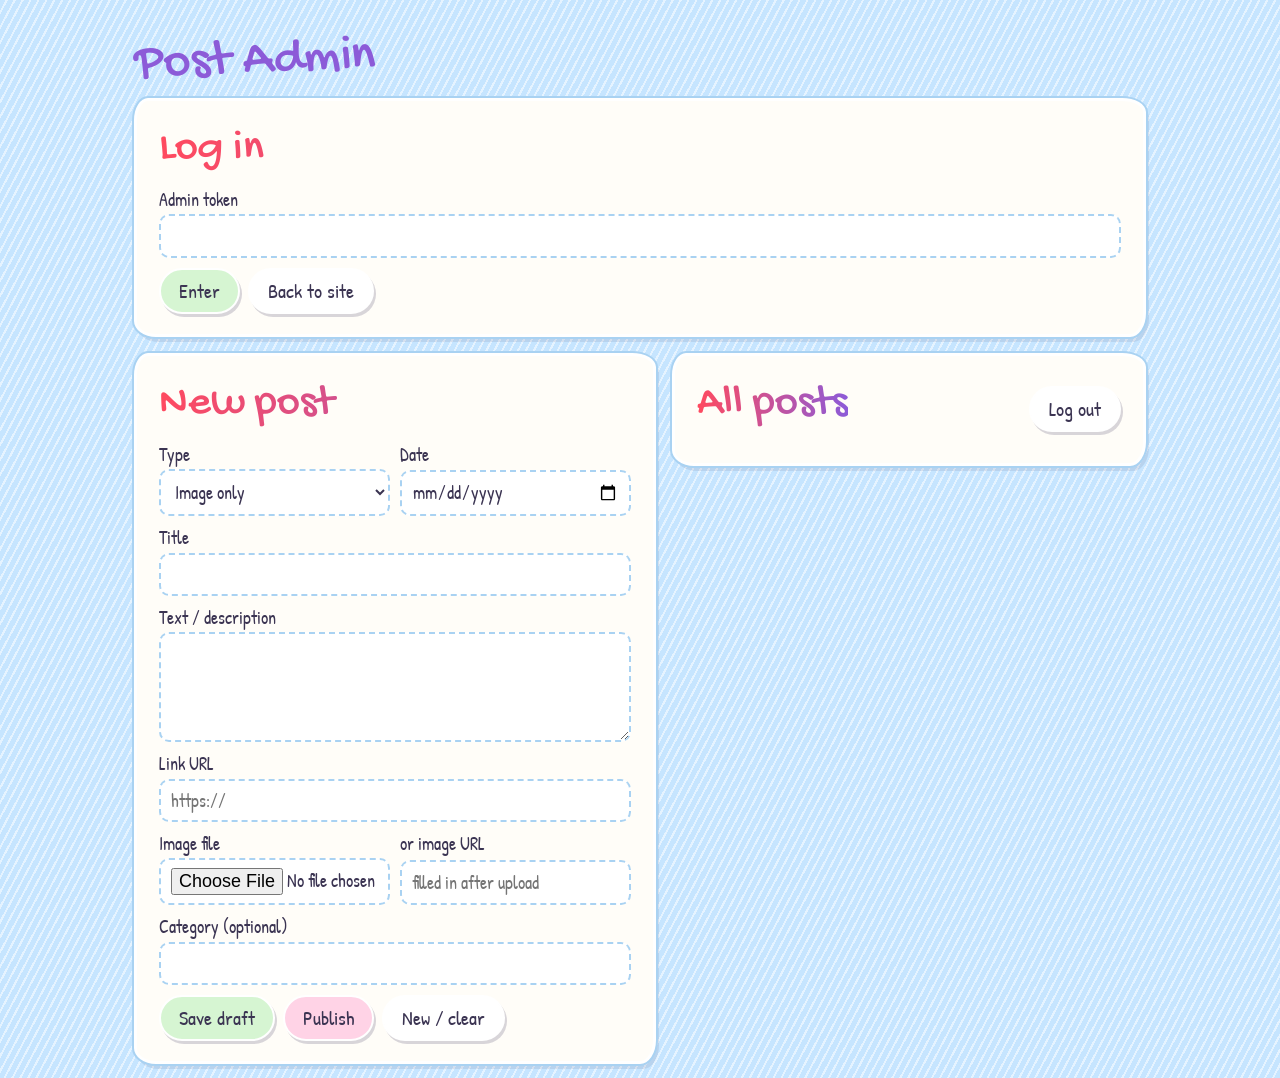
==== admin.html @ ccf68893 "Add files via upload" ====
<!DOCTYPE html>
<html lang="en">
<head>
<meta charset="utf-8"><meta name="viewport" content="width=device-width,initial-scale=1,viewport-fit=cover">
<meta name="robots" content="noindex,nofollow"><title>Admin – Fahlan Aditya</title>
<link href="https://fonts.googleapis.com/css2?family=Gochi+Hand&family=Patrick+Hand&display=swap" rel="stylesheet">
<link rel="stylesheet" href="style.css">
<style>
.adm{max-width:1040px;margin:0 auto;padding:14px;display:grid;gap:16px}
.adm h1{font-size:clamp(34px,6vw,52px);color:var(--purple);transform:rotate(-2deg)}
#msg{margin:0;padding:8px 14px;border-radius:12px;font-size:19px}#msg:empty{display:none}.ok{background:var(--mint)}.bad{background:#ffd1d1}
form{display:grid;gap:10px}label{display:grid;gap:3px;font-size:18px;min-width:0}
input,select,textarea{font:inherit;padding:8px 10px;border:2px dashed #a9d2f2;border-radius:10px;background:#fff;color:var(--ink);width:100%;min-width:0}
textarea{min-height:110px;resize:vertical}
.two{display:grid;grid-template-columns:1fr 1fr;gap:10px}
.btns{display:flex;flex-wrap:wrap;gap:8px}
.b{font:inherit;padding:8px 18px;min-height:42px;border-radius:99px;border:2px solid #fff;box-shadow:2px 3px 0 rgba(60,50,90,.2);cursor:pointer;background:var(--mint);color:var(--ink)}
.b.pub{background:var(--pink)}.b.del{background:#ffd1d1}.b.ghost{background:#fff}.b:disabled{opacity:.5;cursor:wait}
#preview{max-height:180px;border-radius:8px;justify-self:start}
.list{display:grid;gap:10px;margin:0;padding:0;list-style:none}
.item{display:flex;gap:8px 12px;align-items:center;justify-content:space-between;flex-wrap:wrap;background:#fff;padding:8px 12px;border-radius:12px;box-shadow:2px 3px 0 rgba(60,50,90,.1)}
.item b{font-weight:400;font-size:20px;overflow-wrap:anywhere}.item small{display:block;opacity:.7}
.chip{font-size:14px;padding:1px 10px;border-radius:99px;background:var(--butter)}.chip.pub{background:var(--mint)}
@media(min-width:860px){.main{display:grid;grid-template-columns:1.1fr 1fr;gap:16px;align-items:start}}
@media(max-width:520px){.two{grid-template-columns:1fr}}
</style>
</head>
<body>
<div class="adm">
  <h1>Post Admin</h1>
  <p id="msg" role="status" aria-live="polite"></p>

  <section id="login" class="card">
    <h2>Log in</h2>
    <form id="loginForm">
      <label>Admin token<input id="tok" type="password" autocomplete="current-password" required></label>
      <div class="btns"><button class="b" type="submit">Enter</button><a class="b ghost" href="index.html" style="text-decoration:none">Back to site</a></div>
    </form>
  </section>

  <div id="panel" class="main" hidden>
    <section class="card">
      <h2 id="formTitle">New post</h2>
      <form id="form">
        <div class="two">
          <label>Type<select id="type"><option value="image">Image only</option><option value="image_text">Image + Text</option><option value="text">Text only</option><option value="link">Link / Media</option></select></label>
          <label>Date<input id="date" type="date"></label>
        </div>
        <label>Title<input id="title" maxlength="120"></label>
        <label data-t="image_text text link">Text / description<textarea id="content"></textarea></label>
        <label data-t="link">Link URL<input id="linkUrl" type="url" placeholder="https://"></label>
        <div data-t="image image_text link" class="two">
          <label>Image file<input id="file" type="file" accept="image/*"></label>
          <label>or image URL<input id="imageUrl" placeholder="filled in after upload"></label>
        </div>
        <img id="preview" alt="Preview" hidden>
        <label>Category (optional)<input id="category" maxlength="40"></label>
        <div class="btns">
          <button class="b" type="button" id="saveDraft">Save draft</button>
          <button class="b pub" type="button" id="publish">Publish</button>
          <button class="b ghost" type="button" id="clear">New / clear</button>
        </div>
      </form>
    </section>
    <section class="card">
      <div class="btns" style="justify-content:space-between;align-items:center"><h2>All posts</h2><button class="b ghost" type="button" id="logout">Log out</button></div>
      <ul id="list" class="list"></ul>
    </section>
  </div>
</div>
<script src="config.js"></script><script src="admin.js"></script>
</body>
</html>
---- style.css ----
:root{--pink:#ffd3e6;--sky:#bfe3ff;--mint:#d6f5d2;--butter:#fff0a6;--lav:#dccbff;--red:#ff4a5f;--orange:#ff9a3c;--purple:#8c5bd8;--blue:#3b8de0;--ink:#3b3452;
--wob:14px 24px 16px 22px/22px 14px 24px 16px;--hatch:repeating-linear-gradient(118deg,transparent 0 5px,rgba(255,255,255,.55) 5px 7px)}
*{box-sizing:border-box}
html{scroll-padding-top:70px}
body{margin:0;font:20px/1.3 "Patrick Hand",cursive;color:var(--ink);background:var(--hatch),#c6e5ff}
h1,h2,h3{font-family:"Gochi Hand",cursive;font-weight:400;margin:0}
img{max-width:100%}.broken{visibility:hidden}
a{color:inherit}
:focus-visible{outline:3px dashed var(--purple);outline-offset:3px}
.wrap{display:grid;grid-template-columns:250px 1fr;grid-template-rows:auto auto 1fr auto;
 grid-template-areas:"pol main" "nav main" "deco main" "note main";gap:14px 18px;max-width:1120px;margin:0 auto;padding:14px}
main{grid-area:main;display:grid;gap:18px;align-content:start;min-width:0}
.pol,.nav,.decoSide,.note,.card{background:#fffdf8;border:3px solid #fff;border-radius:var(--wob);box-shadow:0 0 0 2px #a9d2f2,3px 5px 0 rgba(60,50,90,.1)}
/* sidebar */
.pol{grid-area:pol;margin:0;padding:12px 12px 10px;position:relative;text-align:center;transform:rotate(-1deg)}
.pol img{width:100%;aspect-ratio:1;object-fit:cover;border-radius:6px;display:block;background:var(--pink)}
.pol figcaption b{display:block;font:26px "Gochi Hand";margin-top:8px}.pol small{font-size:16px}
.tape::before,.post::before{content:"";position:absolute;top:-12px;left:50%;width:84px;height:22px;transform:translateX(-50%) rotate(-3deg);
 background:repeating-linear-gradient(90deg,#ffb3c9 0 8px,#fff 8px 16px);opacity:.85}
.nav{grid-area:nav;display:grid;gap:10px;padding:12px}
.nb{position:relative;display:block;border-radius:var(--wob);transition:transform .15s}
.nb:hover,.nb.on{transform:rotate(-1.5deg) scale(1.03)}
.nb img{width:100%;height:auto;display:block}
.nb span{position:absolute;width:1px;height:1px;overflow:hidden;clip:rect(0 0 0 0)}
.nb.on{filter:saturate(1.3) drop-shadow(0 0 0 var(--purple))}
.decoSide{grid-area:deco;position:relative;min-height:330px;background:var(--hatch),#fffdf8}
.sticker{position:absolute;height:auto;transform:rotate(var(--r,0deg))}
.wrap>.note{grid-area:note}
.note{margin:0;padding:18px 16px;background:var(--butter);font-size:23px;text-align:center}
.tilt{transform:rotate(-4deg)}
/* hero */
.hero{position:relative;min-height:240px;padding:34px 20px 70px 36%;overflow:hidden;
 background:linear-gradient(transparent 78%,#9fdc6a 78%,#7fc94f 100%),repeating-linear-gradient(112deg,#8cc8f6 0 5px,#b4dcfb 5px 9px);
 clip-path:polygon(0 0,100% 0,100% 94%,94% 97%,88% 93%,80% 98%,70% 94%,60% 98%,50% 94%,40% 98%,30% 93%,20% 98%,10% 94%,0 97%)}
.hero h1{font-size:clamp(44px,8vw,76px);line-height:.95;transform:rotate(-6deg);position:relative}
.hero .r{color:var(--red)}.hero .b{color:var(--blue)}.hero .r,.hero .b{text-shadow:2px 2px 0 #fff}
.sub{position:relative;margin:8px 0 0 12%;font-size:24px;transform:rotate(-4deg)}
#decoHero{position:absolute;inset:0;pointer-events:none}
/* cards */
.card{position:relative;padding:20px 22px}
.card h2{font-size:clamp(32px,5vw,44px);background:linear-gradient(90deg,var(--red),var(--purple));-webkit-background-clip:text;background-clip:text;color:transparent;margin-bottom:10px}
.about{display:grid;grid-template-columns:1fr minmax(0,300px);gap:6px 20px;background:var(--hatch),#fffdf8}
.about h2{grid-column:1/-1;margin:0}
.info{list-style:none;margin:0;padding:0;display:grid;gap:7px}
.info li{display:flex;gap:12px;align-items:flex-start}.info li>span:first-child{font-size:26px;width:30px;text-align:center}
.paper{background:var(--butter);padding:16px 18px;margin:0;font-size:21px;border-radius:4px;box-shadow:2px 4px 0 rgba(60,50,90,.12);
 background-image:repeating-linear-gradient(transparent 0 25px,#e9d98a 25px 26px);transform:rotate(1.5deg);border:0}
.row{display:grid;grid-template-columns:minmax(0,1fr) 220px;gap:18px}
.mint{background:var(--hatch),var(--mint)}
.skills{list-style:none;margin:0;padding:0;display:grid;grid-template-columns:repeat(auto-fill,minmax(98px,1fr));gap:10px;text-align:center;font-size:18px}
.skills li{padding:8px 4px;border-radius:var(--wob);background:rgba(255,255,255,.55)}
.skills li:nth-child(3n+1){background:var(--pink)}.skills li:nth-child(3n+2){background:var(--lav)}.skills li:nth-child(3n){background:var(--butter)}
.skills span{display:block;font-size:34px}
.find{background:var(--butter)}.find h2{font-size:30px}
.social{list-style:none;margin:0;padding:0;display:grid;grid-template-columns:repeat(auto-fit,minmax(84px,1fr));gap:10px}
.social a,.social button{display:grid;justify-items:center;gap:2px;width:100%;padding:6px 2px;font:16px "Patrick Hand";color:inherit;text-decoration:none;
 background:#fff;border:2px solid #fff;border-radius:var(--wob);box-shadow:2px 3px 0 rgba(60,50,90,.15);cursor:pointer}
.social img{width:44px;height:44px;object-fit:contain}
.social a:hover,.social button:hover{transform:rotate(-3deg)}
/* posts */
.phead{display:flex;flex-wrap:wrap;gap:8px 16px;align-items:center;justify-content:space-between}
.filters{display:flex;flex-wrap:wrap;gap:6px}
.filters button{font:17px "Patrick Hand";padding:3px 14px;border:2px solid #fff;border-radius:99px;background:#eef4ff;color:var(--ink);cursor:pointer}
.filters button[aria-pressed=true]{background:var(--pink);box-shadow:2px 2px 0 var(--purple)}
.state{padding:26px;text-align:center;background:var(--lav);border-radius:var(--wob)}
.state button{font:inherit;margin-left:8px;padding:2px 14px;border-radius:99px;border:2px dashed var(--purple);background:#fff;cursor:pointer}
.grid{display:grid;grid-template-columns:repeat(auto-fill,minmax(190px,1fr));gap:20px 16px;margin-top:8px}
.post{position:relative;display:block;text-decoration:none;background:#fff;padding:9px 9px 8px;border:2px solid #e5e0f2;border-radius:var(--wob);box-shadow:2px 4px 0 rgba(60,50,90,.1)}
.post::before{width:54px;height:16px;top:-9px}
.post:nth-child(3n+1){transform:rotate(-1deg)}.post:nth-child(3n+2){transform:rotate(.8deg)}.post:nth-child(3n){transform:rotate(-.5deg)}
.post:nth-child(2n)::before{background:repeating-linear-gradient(90deg,#b9e4ff 0 8px,#fff 8px 16px)}
.thumb{aspect-ratio:4/3;overflow:hidden;border-radius:6px;background:var(--lav)}
.thumb img{width:100%;height:100%;object-fit:cover;display:block}
.post.image .thumb{aspect-ratio:1}
.cap{padding-top:6px;font-size:17px}.cap h3{font-size:21px}.cap p{margin:2px 0 4px;overflow-wrap:anywhere}
time{font-size:14px;opacity:.7}
.post.text{background:var(--butter)}.post.link{background:var(--mint)}.post.link::after{content:"↗";position:absolute;right:12px;top:10px;font-size:22px}
/* contact */
.contact{display:grid;grid-template-columns:auto 1fr;gap:10px 18px;align-items:center;background:var(--hatch),#fffdf8}
.contact h2{margin:0}.hand{margin:0;font-size:24px;border:2px dashed var(--red);padding:4px 12px;border-radius:var(--wob)}
.clinks{display:flex;flex-wrap:wrap;gap:12px;grid-column:1/-1}
.lbl{display:inline-flex;align-items:center;gap:8px;padding:8px 18px;text-decoration:none;font-size:22px;border-radius:var(--wob);box-shadow:2px 4px 0 rgba(60,50,90,.15)}
.lbl img{width:30px;height:30px;object-fit:contain}
.c0{background:#bdf0b8;transform:rotate(-1.5deg)}.c1{background:var(--lav);transform:rotate(1deg)}.c2{background:var(--pink);transform:rotate(-1deg)}
.contact .paper{grid-column:1/-1;transform:rotate(-1deg)}
/* popup */
dialog{border:3px solid #fff;border-radius:var(--wob);background:var(--butter);padding:18px 24px;box-shadow:0 0 0 2px var(--orange),6px 8px 0 rgba(0,0,0,.2);transform:rotate(-1deg)}
dialog::backdrop{background:rgba(80,60,120,.35)}dialog ul{padding-left:20px}dialog button{font:inherit;padding:2px 16px;border-radius:99px;border:2px dashed var(--purple);background:#fff;cursor:pointer}
/* closer to the reference */
.mprof,.msocial{display:none}
.skills{display:flex;flex-wrap:wrap;gap:8px 14px;align-items:center;text-align:left;font-size:17px}
.skills li,.skills li:nth-child(n){display:flex;align-items:center;gap:8px;padding:2px 14px 2px 8px;border-radius:99px;background:rgba(255,255,255,.55)}
.skills span{font-size:34px;line-height:1}.skills em{font-style:normal}
.social a,.social button{background:none;border:0;box-shadow:none}.social img{width:52px;height:52px}
.cap{position:relative;padding-right:28px}
.pk{position:absolute;right:0;bottom:2px;width:24px;height:24px;object-fit:contain}
@media(min-width:1001px){.grid{grid-template-columns:repeat(5,minmax(0,1fr));gap:20px 12px}.cap h3{font-size:18px}}
/* responsive */
html{-webkit-text-size-adjust:100%}
.wrap{--p:14px;overflow-x:clip;padding:max(var(--p),env(safe-area-inset-top)) max(var(--p),env(safe-area-inset-right)) max(var(--p),env(safe-area-inset-bottom)) max(var(--p),env(safe-area-inset-left))}
.info li>span:last-child{min-width:0;overflow-wrap:anywhere}
dialog{max-width:calc(100vw - 32px)}
@media(min-width:1500px){.wrap{zoom:1.15}}
@media(min-width:2000px){.wrap{zoom:1.4}}
@media(max-width:1000px){
 .wrap{grid-template-columns:210px minmax(0,1fr);gap:12px 14px}
 .about,.row{grid-template-columns:minmax(0,1fr)}
 .hero{padding-left:30%}
 .grid{grid-template-columns:repeat(auto-fill,minmax(150px,1fr))}
}
/* phone: circular profile hero, bottom tab bar, scrolling posts */
@media(max-width:820px){
 .wrap{--p:10px;grid-template-columns:minmax(0,1fr);grid-template-rows:auto;grid-template-areas:"main";gap:12px}
 body{padding-bottom:calc(84px + env(safe-area-inset-bottom))}
 html{scroll-padding-top:10px}
 .pol,.decoSide,.wrap>.note{display:none}
 .nav{position:fixed;left:0;right:0;bottom:0;z-index:20;display:flex;justify-content:space-around;gap:0;padding:6px 6px calc(6px + env(safe-area-inset-bottom));border-radius:18px 18px 0 0;border-bottom:0}
 .nb{display:grid;justify-items:center;padding:4px 8px;min-width:58px;font-size:14px;text-decoration:none;border-radius:14px;transform:none!important}
 .nb.on{background:var(--pink)}
 .nb img{width:34px;height:36px;object-fit:cover;object-position:0 50%}
 .nb span{position:static;width:auto;height:auto;overflow:visible;clip:auto}
 .hero{padding:26px 14px 24px;min-height:0;text-align:center;background:linear-gradient(transparent 88%,#9fdc6a 88%),repeating-linear-gradient(112deg,#8cc8f6 0 5px,#b4dcfb 5px 9px)}
 .mprof{display:block;position:relative;width:128px;height:128px;margin:0 auto 6px;border-radius:50%;object-fit:cover;border:5px solid #fff;background:var(--pink);box-shadow:0 0 0 3px #a9d2f2,3px 5px 0 rgba(60,50,90,.15)}
 .hero h1{font-size:clamp(36px,11vw,50px);transform:rotate(-2deg)}
 .sub{margin:4px 0 0;font-size:20px;transform:none}
 .msocial{display:flex;justify-content:center;flex-wrap:wrap;gap:10px;list-style:none;margin:14px 0 0;padding:0;position:relative}
 .msocial a,.msocial button{display:block;padding:0;border:0;background:none;box-shadow:none;cursor:pointer}
 .msocial img{width:44px;height:44px;object-fit:contain}
 .msocial span,.skills em{position:absolute;width:1px;height:1px;overflow:hidden;clip:rect(0 0 0 0)}
 #decoHero .sticker:nth-child(-n+4){display:none}
 .find{display:none}
 .skills{justify-content:space-around;gap:6px}
 .skills li,.skills li:nth-child(n){position:relative;padding:2px;background:none}
 .skills span{font-size:38px}
 .filters{flex-wrap:nowrap;overflow-x:auto;max-width:100%;scrollbar-width:none}.filters button{flex:0 0 auto}
 .grid{grid-auto-flow:column;grid-template-columns:none;grid-auto-columns:min(62%,240px);overflow-x:auto;scroll-snap-type:x mandatory;padding:10px 4px 12px;scrollbar-width:none}
 .post{scroll-snap-align:start}
 .contact{grid-template-columns:minmax(0,1fr)}
}
@media(max-width:480px){
 body{font-size:18px}
 .card{padding:16px 14px}
 .cap{font-size:15px}.cap h3{font-size:18px}
 .lbl{width:100%;justify-content:center}
}
@media(hover:none){.nb:hover,.social a:hover,.social button:hover{transform:none}}
@media(pointer:coarse){
 .filters button{min-height:40px;padding:6px 16px}
 .state button,dialog button{min-height:40px}
}
@media(prefers-reduced-motion:reduce){*{transition:none!important}}
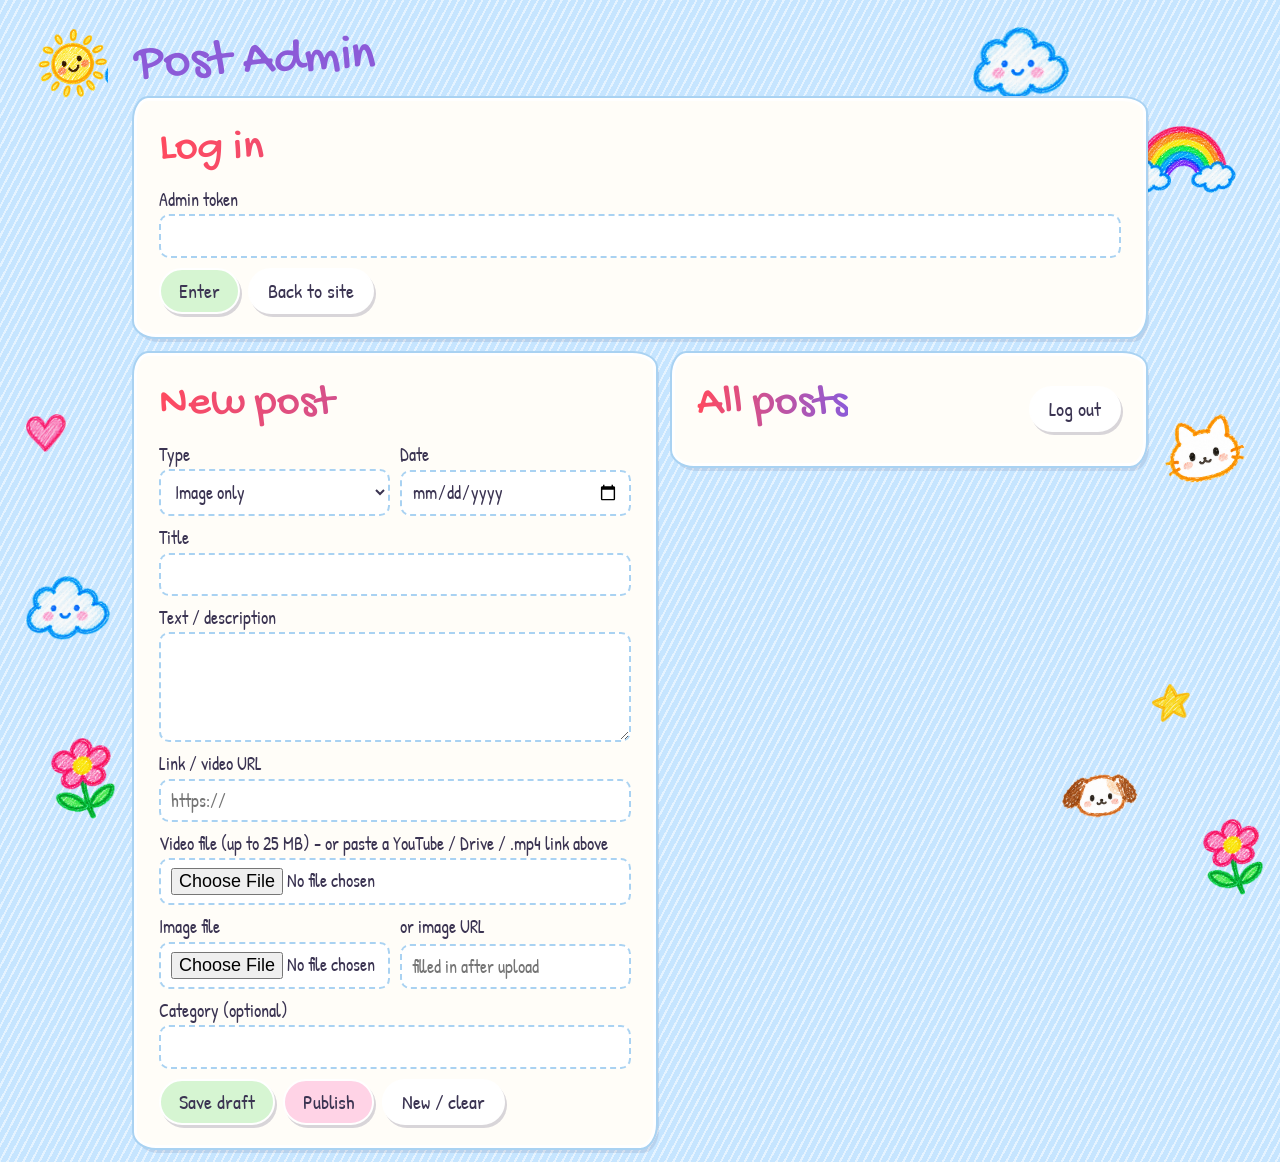
==== commit 621483c1: "Add video option and related fields to form" ====
--- a/admin.html
+++ b/admin.html
@@ -24,6 +24,7 @@
 @media(min-width:860px){.main{display:grid;grid-template-columns:1.1fr 1fr;gap:16px;align-items:start}}
 @media(max-width:520px){.two{grid-template-columns:1fr}}
 </style>
+<link rel="stylesheet" href="admin-fx.css">
 </head>
 <body>
 <div class="adm">
@@ -43,13 +44,14 @@
       <h2 id="formTitle">New post</h2>
       <form id="form">
         <div class="two">
-          <label>Type<select id="type"><option value="image">Image only</option><option value="image_text">Image + Text</option><option value="text">Text only</option><option value="link">Link / Media</option></select></label>
+          <label>Type<select id="type"><option value="image">Image only</option><option value="image_text">Image + Text</option><option value="text">Text only</option><option value="link">Link / Media</option><option value="video">Video</option></select></label>
           <label>Date<input id="date" type="date"></label>
         </div>
         <label>Title<input id="title" maxlength="120"></label>
-        <label data-t="image_text text link">Text / description<textarea id="content"></textarea></label>
-        <label data-t="link">Link URL<input id="linkUrl" type="url" placeholder="https://"></label>
-        <div data-t="image image_text link" class="two">
+        <label data-t="image_text text link video">Text / description<textarea id="content"></textarea></label>
+        <label data-t="link video">Link / video URL<input id="linkUrl" type="url" placeholder="https://"></label>
+        <label data-t="video">Video file (up to 25 MB) - or paste a YouTube / Drive / .mp4 link above<input id="vfile" type="file" accept="video/*"></label>
+        <div data-t="image image_text link video" class="two">
           <label>Image file<input id="file" type="file" accept="image/*"></label>
           <label>or image URL<input id="imageUrl" placeholder="filled in after upload"></label>
         </div>
@@ -68,6 +70,6 @@
     </section>
   </div>
 </div>
-<script src="config.js"></script><script src="admin.js"></script>
+<script src="config.js"></script><script src="admin.js"></script><script src="admin-fx.js" defer></script>
 </body>
 </html>
--- a/style.css
+++ b/style.css
@@ -149,3 +149,167 @@
  .state button,dialog button{min-height:40px}
 }
 @media(prefers-reduced-motion:reduce){*{transition:none!important}}
+
+/* v3: layout fixes, round tab icons, more stickers, animation */
+main{grid-template-columns:minmax(0,1fr)}
+main>*,.card,.phead{min-width:0}
+#decoHeroM{display:none;position:absolute;inset:0;pointer-events:none}
+.nb .round{display:none}
+.decoSide{overflow:hidden}
+.hand{justify-self:start}
+.hero h1{font-size:clamp(44px,7vw,72px);line-height:.9;--t:-6deg;animation:sway 6s ease-in-out infinite}
+.hero h1 .r,.hero h1 .b{display:block}.hero h1 .b{margin-left:1.1em}
+.sticker{animation:bob 5s ease-in-out var(--d,0s) infinite}
+.sticker.spin{animation:spin 30s linear infinite}
+.sticker.twinkle{animation:twinkle 2.6s ease-in-out var(--d,0s) infinite}
+.post{animation:rise .5s both}
+.skills li,.post,.lbl,.social a,.social button{transition:transform .2s}
+.js .rv{opacity:0;transform:translateY(22px);transition:opacity .6s,transform .6s}
+.js .rv.in{opacity:1;transform:none}
+@keyframes bob{0%,100%{transform:translateY(0) rotate(var(--r,0deg))}50%{transform:translateY(-8px) rotate(calc(var(--r,0deg) + 4deg))}}
+@keyframes spin{to{transform:rotate(360deg)}}
+@keyframes twinkle{0%,100%{transform:scale(1) rotate(var(--r,0deg));opacity:1}50%{transform:scale(1.22) rotate(calc(var(--r,0deg) + 12deg));opacity:.7}}
+@keyframes sway{0%,100%{transform:rotate(var(--t))}50%{transform:rotate(calc(var(--t) + 3deg)) translateY(-3px)}}
+@keyframes pop{50%{transform:scale(1.2)}}
+@keyframes rise{from{opacity:0;transform:translateY(16px)}}
+@keyframes ring{50%{box-shadow:0 0 0 8px rgba(255,255,255,.7),3px 5px 0 rgba(60,50,90,.15)}}
+@media(hover:hover){
+ .skills li:hover{transform:rotate(-3deg) scale(1.07)}.lbl:hover{transform:rotate(2deg) scale(1.05)}
+ .post:hover{transform:translateY(-5px) rotate(0)}.nb:hover img{animation:pop .4s}
+ .social a:hover,.social button:hover{transform:rotate(-4deg) scale(1.08)}
+}
+@media(min-width:821px){
+ .row{grid-template-columns:minmax(0,1fr) 290px;align-items:stretch}
+ .social{grid-template-columns:repeat(3,1fr)}
+ .grid{grid-template-columns:repeat(auto-fill,minmax(170px,1fr))}
+}
+@media(max-width:820px){
+ #decoHero{display:none}#decoHeroM{display:block}
+ .hero{padding:24px 14px 74px;background:linear-gradient(transparent calc(100% - 46px),#9fdc6a calc(100% - 46px)),repeating-linear-gradient(112deg,#8cc8f6 0 5px,#b4dcfb 5px 9px)}
+ .hero h1{font-size:clamp(36px,11vw,50px);--t:-2deg}
+ .hero h1 .r,.hero h1 .b{display:inline;margin:0}
+ .mprof{animation:ring 4s ease-in-out infinite}
+ .nb .wide{display:none}
+ .nb .round{display:block;width:42px;height:42px;object-fit:contain}
+ .nb.on .round{animation:pop .45s}
+ .nb{padding:4px 6px;min-width:56px}
+ .skills{display:grid;grid-template-columns:repeat(4,1fr);gap:10px 4px;justify-items:center}
+}
+@media(prefers-reduced-motion:reduce){.sticker,.hero h1,.post,.mprof,.nb img{animation:none!important}.js .rv{opacity:1;transform:none}}
+
+/* protection layer (active only when script.js adds .protect) */
+.protect body{-webkit-touch-callout:none}
+.protect input,.protect textarea{-webkit-touch-callout:default}
+.protect img{pointer-events:none;-webkit-user-drag:none;user-select:none;-webkit-user-select:none}
+
+/* v4 stage mode: whole site on one screen (desktop); JS adds html.stage and --z */
+html.stage,html.stage body{height:100%;overflow:hidden}
+html.stage body{font-size:17px}
+html.stage .wrap{position:fixed;left:50%;top:50%;width:1280px;height:820px;max-width:none;margin:0;padding:14px;overflow:hidden;zoom:1;
+ transform:translate(-50%,-50%) scale(var(--z,1));grid-template-columns:240px minmax(0,1fr);grid-template-rows:auto auto minmax(0,1fr) auto;gap:12px 14px}
+html.stage .rv{opacity:1;transform:none;transition:none}
+html.stage .pol{padding:8px 8px 6px}
+html.stage .pol img{width:178px;height:178px;margin:0 auto}
+html.stage .pol figcaption b{font-size:22px;margin-top:4px}html.stage .pol small{font-size:14px}
+html.stage .nav{padding:8px;gap:7px}
+html.stage .nb img.wide{height:50px;width:auto;max-width:100%;margin:0 auto}
+html.stage .wrap>.note{font-size:18px;padding:10px}
+html.stage .decoSide{min-height:0}
+html.stage main{display:flex;flex-direction:column;gap:10px;height:100%;min-height:0}
+html.stage main>*{min-width:0;animation:view-in .45s both}
+html.stage .card{padding:12px 16px;overflow:hidden;min-height:0}
+html.stage .card h2{font-size:30px;margin-bottom:4px}
+html.stage .hero{flex:0 0 170px;min-height:0;padding:12px 20px 34px 34%}
+html.stage .hero h1{font-size:50px}html.stage .sub{font-size:20px;margin:2px 0 0 14%}
+html.stage #decoHero .sticker{max-width:80px!important}html.stage #decoHero .sticker:nth-child(3){max-width:150px!important}
+html.stage .about{flex:0 0 172px;grid-template-columns:minmax(0,1fr) 330px;grid-template-rows:auto 1fr;gap:0 14px}
+html.stage .about h2{grid-column:1;margin:0 0 4px}
+html.stage .info{grid-template-columns:1fr 1fr;gap:4px 14px;font-size:16px}
+html.stage .info li>span:first-child{font-size:20px;width:24px}
+html.stage .paper{grid-column:2;grid-row:1/3;align-self:center;font-size:16px;line-height:20px;padding:10px 14px;background-image:repeating-linear-gradient(transparent 0 19px,#e9d98a 19px 20px)}
+html.stage .row{flex:0 0 120px;grid-template-columns:minmax(0,1fr) 330px;gap:10px;align-items:stretch;min-height:0}
+html.stage .row .card{padding:8px 14px}html.stage .row h2{font-size:24px;margin-bottom:2px}
+html.stage .skills{gap:4px 8px;font-size:14px}html.stage .skills li,html.stage .skills li:nth-child(n){padding:0 10px 0 4px}html.stage .skills span{font-size:24px}
+html.stage .social{grid-template-columns:repeat(5,1fr);gap:4px}html.stage .social img{width:40px;height:40px}
+html.stage .social a,html.stage .social button{font-size:13px;padding:2px}
+html.stage .posts{flex:1 1 0;display:flex;flex-direction:column}
+html.stage .phead h2{margin:0}html.stage .filters button{font-size:15px;padding:0 12px}
+html.stage .grid{flex:1;min-height:0;grid-template-columns:repeat(5,minmax(0,1fr));gap:10px 12px;margin-top:6px;overflow:hidden;align-content:start}
+html.stage .grid.jr{--th:80px;overflow:hidden;padding:0}html.stage .grid.jr .post{padding:6px}
+html.stage .cap{font-size:13px;padding-top:3px}html.stage .cap h3{font-size:15px}
+html.stage .cap p{display:-webkit-box;-webkit-line-clamp:1;-webkit-box-orient:vertical;overflow:hidden}
+html.stage .contact{flex:0 0 72px;display:flex;align-items:center;gap:12px;padding:8px 16px}
+html.stage .contact h2{margin:0;font-size:26px}html.stage .hand{font-size:16px;padding:2px 10px}
+html.stage .clinks{gap:8px}html.stage .lbl{font-size:17px;padding:4px 12px}html.stage .lbl img{width:22px;height:22px}
+html.stage .contact .paper{grid-column:auto;grid-row:auto;font-size:14px;line-height:17px;padding:6px 10px;margin-left:auto;max-width:250px;background-image:none}
+/* other views: one section, bigger */
+html.stage main:not([data-view=home])>*{display:none}
+html.stage main[data-view=about] .about{display:grid;flex:1;grid-template-columns:minmax(0,1fr) 380px;padding:24px 32px;align-content:center}
+html.stage main[data-view=about] .about h2{font-size:56px;margin-bottom:12px}
+html.stage main[data-view=about] .info{grid-template-columns:1fr;gap:12px;font-size:26px}
+html.stage main[data-view=about] .info li>span:first-child{font-size:34px;width:40px}
+html.stage main[data-view=about] .paper{font-size:23px;line-height:30px;padding:24px;background-image:repeating-linear-gradient(transparent 0 29px,#e9d98a 29px 30px)}
+html.stage main[data-view=portfolio] .row{display:grid;flex:1;grid-template-columns:minmax(0,1fr) 330px}
+html.stage main[data-view=portfolio] .row .card{padding:24px 28px}html.stage main[data-view=portfolio] .row h2{font-size:48px}
+html.stage main[data-view=portfolio] .skills{gap:16px;font-size:24px;align-content:center;height:calc(100% - 70px)}
+html.stage main[data-view=portfolio] .skills span{font-size:48px}
+html.stage main[data-view=portfolio] .social{grid-template-columns:1fr 1fr;gap:16px}html.stage main[data-view=portfolio] .social img{width:64px;height:64px}
+html.stage main[data-view=portfolio] .social a,html.stage main[data-view=portfolio] .social button{font-size:18px}
+html.stage main[data-view=posts] .posts{display:flex;flex:1;padding:20px 24px}
+html.stage main[data-view=posts] .phead h2{font-size:48px}
+html.stage main[data-view=posts] .grid{grid-template-columns:repeat(auto-fill,minmax(180px,1fr));overflow-y:auto;padding:10px 4px}
+html.stage main[data-view=posts] .cap{font-size:16px}html.stage main[data-view=posts] .cap p{-webkit-line-clamp:3}
+html.stage main[data-view=contact] .contact{display:flex;flex:1;flex-direction:column;justify-content:center;align-items:center;gap:22px;text-align:center}
+html.stage main[data-view=contact] .contact h2{font-size:64px}html.stage main[data-view=contact] .hand{font-size:28px}
+html.stage main[data-view=contact] .clinks{justify-content:center;gap:18px}
+html.stage main[data-view=contact] .lbl{font-size:30px;padding:14px 30px}html.stage main[data-view=contact] .lbl img{width:42px;height:42px}
+html.stage main[data-view=contact] .contact .paper{margin:0;font-size:24px;line-height:32px;max-width:520px;padding:20px 26px}
+@keyframes view-in{from{opacity:0;transform:translateY(14px) scale(.98)}}
+@media(prefers-reduced-motion:reduce){html.stage main>*{animation:none}}
+
+/* v5: post thumbnails show the whole picture instead of cropping it */
+.thumb img{object-fit:cover}
+
+/* v6: post cards fit each picture's own shape (1:1, 3:4, 16:9 ...) - nothing cropped, nothing letterboxed */
+.grid:not(.jr){align-items:start}
+.grid:not(.jr) .thumb,.grid:not(.jr) .post.image .thumb{aspect-ratio:auto;min-height:60px}
+.grid.jr{--th:200px;display:flex;gap:12px;align-items:flex-start;overflow-x:auto;overflow-y:hidden;scrollbar-width:none}
+.grid.jr .post{flex:0 0 auto;min-width:84px}
+.grid.jr .thumb{aspect-ratio:auto;height:var(--th);width:auto;min-width:72px;display:flex;justify-content:center}
+.grid.jr .thumb img{width:auto;height:100%;max-width:none}
+.grid.jr .cap{width:0;min-width:100%}
+.grid.jr .post:not(:has(.thumb)){width:170px}
+
+/* v7: post popup */
+.post{cursor:pointer}
+html:has(#postPop[open]){overflow:hidden}
+#postPop{width:min(720px,calc(100vw - 28px));max-height:calc(100dvh - 28px);padding:0;overflow:visible;background:#fffdf8;transform:none;animation:pp-in .35s cubic-bezier(.2,.9,.3,1.2)}
+#postPop::backdrop{background:rgba(80,60,120,.45);backdrop-filter:blur(2px)}
+#postPop::before{content:"";position:absolute;top:-12px;left:50%;width:90px;height:22px;transform:translateX(-50%) rotate(-3deg);background:repeating-linear-gradient(90deg,#ffb3c9 0 8px,#fff 8px 16px);opacity:.9}
+#postPop .pp-x{position:absolute;top:-14px;right:-8px;z-index:2;width:44px;height:44px;padding:0;font:22px/1 "Patrick Hand",cursive;color:var(--ink);background:var(--pink);border:3px solid #fff;border-radius:50%;box-shadow:2px 3px 0 rgba(60,50,90,.25);cursor:pointer;transition:transform .2s}
+#postPop .pp-x:hover{transform:rotate(90deg) scale(1.1)}
+.pp-body{max-height:calc(100dvh - 28px);overflow:auto;padding:22px 22px 24px;border-radius:inherit}
+.pp-img{display:flex;justify-content:center;margin-bottom:14px;background:var(--lav);border-radius:10px;overflow:hidden}
+.pp-img img{display:block;width:auto;height:auto;max-width:100%;max-height:60dvh}
+.pp-txt h3{font-size:30px}.pp-txt time{display:block;margin:2px 0 8px;font-size:16px;opacity:.7}
+.pp-txt p{margin:6px 0 14px;font-size:21px;white-space:pre-wrap;overflow-wrap:anywhere}
+.pp-link{display:inline-block;padding:8px 22px;border-radius:99px;background:var(--mint);color:var(--ink);text-decoration:none;box-shadow:2px 3px 0 rgba(60,50,90,.2)}
+@keyframes pp-in{from{opacity:0;transform:translateY(24px) scale(.92) rotate(-2deg)}}
+@media(prefers-reduced-motion:reduce){#postPop{animation:none}}
+
+/* v8: video posts + skill popup */
+.thumb{position:relative}.skills li{cursor:pointer}
+.vbadge{position:absolute;right:6px;bottom:6px;width:26px;height:26px;display:grid;place-items:center;border-radius:50%;background:rgba(255,255,255,.92);color:var(--red);font-size:12px;box-shadow:1px 2px 0 rgba(0,0,0,.2);pointer-events:none}
+.thumb video{display:block;width:100%;height:auto}
+.vph{width:100%;aspect-ratio:16/9;background:repeating-linear-gradient(45deg,var(--pink) 0 10px,var(--lav) 10px 20px)}
+.grid.jr .thumb video,.grid.jr .vph{height:100%;width:auto}
+.pp-frame{aspect-ratio:16/9;width:100%;margin-bottom:14px;border-radius:10px;overflow:hidden;background:#000}
+.pp-frame iframe{display:block;width:100%;height:100%;border:0}
+.pp-vid video{display:block;width:auto;height:auto;max-width:100%;max-height:62dvh;background:#000}
+.pp-skill{text-align:center}.pp-emoji{font-size:84px;line-height:1.1;animation:pp-bob 2.4s ease-in-out infinite}
+.pp-skill h3{font-size:34px}.pp-skill p{max-width:520px;margin:8px auto 14px;font-size:21px}
+.pp-tags{display:flex;flex-wrap:wrap;gap:8px;justify-content:center}
+.pp-tags span{padding:3px 14px;border-radius:99px;background:var(--pink);font-size:18px;box-shadow:1px 2px 0 rgba(60,50,90,.15)}
+.pp-tags span:nth-child(4n+2){background:var(--lav)}.pp-tags span:nth-child(4n+3){background:var(--butter)}.pp-tags span:nth-child(4n){background:var(--mint)}
+@keyframes pp-bob{50%{transform:translateY(-8px) rotate(4deg)}}
+@media(prefers-reduced-motion:reduce){.pp-emoji{animation:none}}
--- a/admin-fx.css
+++ b/admin-fx.css
@@ -0,0 +1,23 @@
+/* Decoration only: stickers + animation for admin.html. Nothing here changes behaviour. */
+#fx{position:fixed;inset:0;z-index:0;pointer-events:none;overflow:hidden}
+.adm{position:relative;z-index:1}
+.fx-s{position:absolute;height:auto;animation:fx-bob 5s ease-in-out var(--d,0s) infinite}
+.fx-s.spin{animation:fx-spin 30s linear infinite}
+.fx-s.tw{animation:fx-tw 2.6s ease-in-out var(--d,0s) infinite}
+.adm h1{animation:fx-sway 6s ease-in-out infinite}
+.card{animation:fx-rise .6s both}.main>.card:nth-child(2){animation-delay:.12s}
+.item{animation:fx-rise .45s both;transition:transform .2s}
+#msg{animation:fx-pop .35s}
+#preview{animation:fx-pop .4s}
+.b{transition:transform .15s}.b:active{transform:scale(.95)}.b:disabled{animation:fx-pulse 1s ease-in-out infinite}
+input,select,textarea{transition:box-shadow .2s,border-color .2s}
+input:focus,select:focus,textarea:focus{border-color:var(--purple);box-shadow:0 0 0 3px rgba(140,91,216,.22)}
+@media(hover:hover){.b:not(:disabled):hover{transform:translateY(-2px) rotate(-1.5deg)}.item:hover{transform:translateX(4px)}}
+@keyframes fx-bob{0%,100%{transform:translateY(0) rotate(var(--r,0deg))}50%{transform:translateY(-10px) rotate(calc(var(--r,0deg) + 5deg))}}
+@keyframes fx-spin{to{transform:rotate(360deg)}}
+@keyframes fx-tw{0%,100%{transform:scale(1) rotate(var(--r,0deg));opacity:1}50%{transform:scale(1.22) rotate(calc(var(--r,0deg) + 12deg));opacity:.7}}
+@keyframes fx-sway{0%,100%{transform:rotate(-2deg)}50%{transform:rotate(1deg) translateY(-3px)}}
+@keyframes fx-rise{from{opacity:0;transform:translateY(16px)}}
+@keyframes fx-pop{0%{opacity:0;transform:scale(.9)}60%{transform:scale(1.04)}}
+@keyframes fx-pulse{50%{opacity:.8}}
+@media(prefers-reduced-motion:reduce){.fx-s,.adm h1,.card,.item,#msg,#preview,.b{animation:none!important}}
